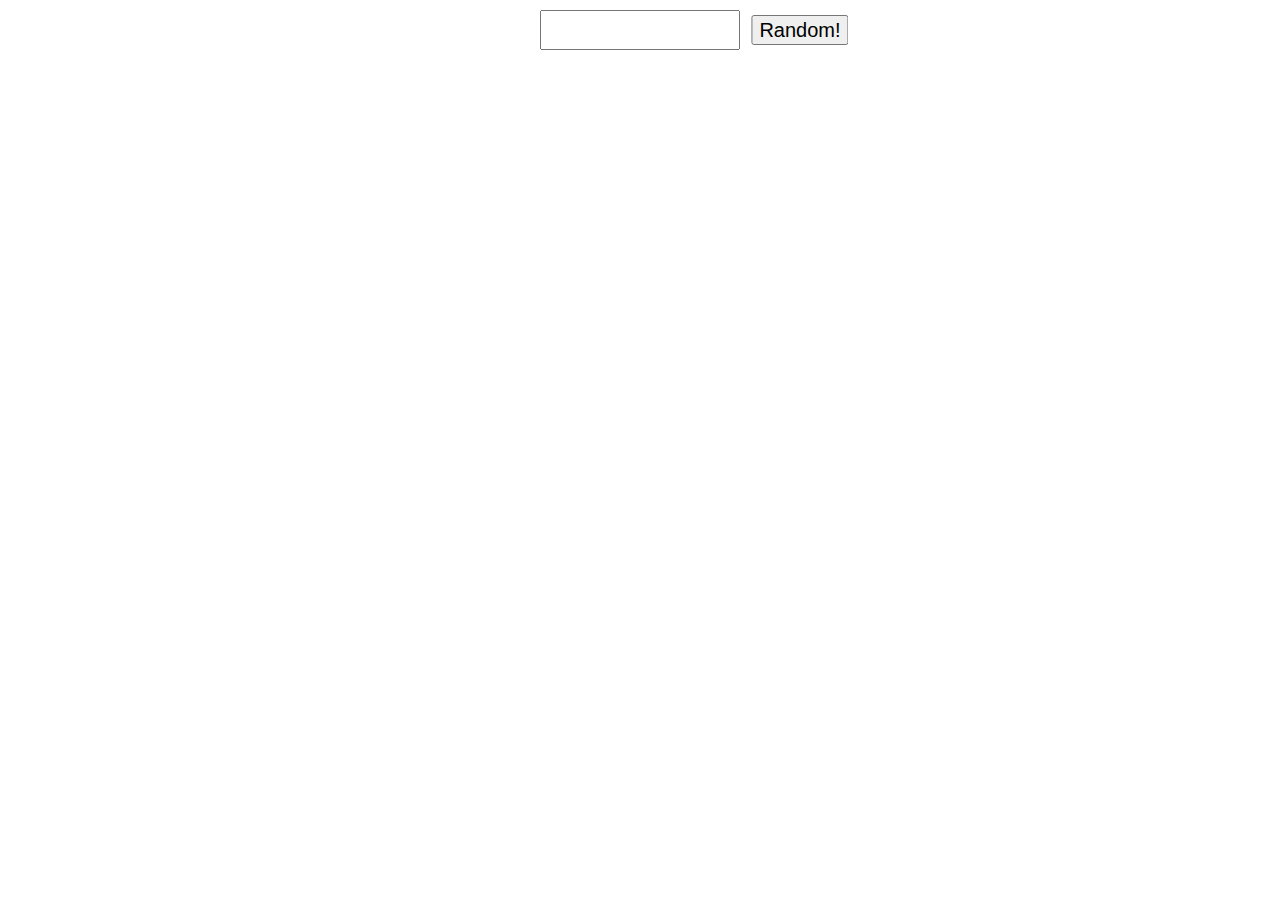
==== index.html @ 11776d9c "Add files via upload" ====
<html lang="en">
<head>
    <!-- inject:css -->
    <link rel="stylesheet" href="Common/resources/JJCommonStyle.css">
    <link rel="stylesheet" href="SlicyDonut/resources/SlicyDonut.css">
    <link rel="stylesheet" href="DragAndDrop/resources/SportyDragAndDrop.css">
    <link rel="stylesheet" href="Gauge/resources/GaugeBonBon.css">
    <!-- endinject -->

    <!-- inject:js -->
    <script src="Common/FormattingUtil.js"></script>
    <script src="Common/JJGeneralUtils.js"></script>
    <script src="Common/JJPower.js"></script>
    <script src="SlicyDonut/SlicyDonut.js"></script>
    <script src="Gauge/GaugeBonBon.js"></script>
    <script src="Common/svg/SVGPathUtil.js"></script>
    <script src="Common/svg/SVGPieHelper.js"></script>
    <script src="SlicyDonut/SandBox/SlicyDonutSandBox.js"></script>
    <script src="SlicyDonut/labels/SlicyDonutCenterLabel.js"></script>
    <script src="SlicyDonut/labels/SlicyDonutCenterLabelBubble.js"></script>
    <script src="SlicyDonut/draw/SlicyDonutDrawUtil.js"></script>
    <script src="SlicyDonut/draw/SlicyDonutNotchUtil.js"></script>
    <script src="SlicyDonut/draw/SlicyDonutPathCalulator.js"></script>
    <script src="SlicyDonut/manager/UIManager_SlicyDonut.js"></script>
    <script src="DragAndDrop/dom/SportyDDCloneUtil.js"></script>
    <script src="DragAndDrop/dom/SportyDDDomUtil.js"></script>
    <script src="SlicyDonut/state/DOMState_SlicyDonut.js"></script>
    <script src="SlicyDonut/state/DataState_SlicyDonut.js"></script>
    <script src="DragAndDrop/main/SportyDragAndDropManager.js"></script>
    <script src="DragAndDrop/mock/SportyDDShowcaseMock.js"></script>
    <script src="DragAndDrop/scroll/DragAndDropScrollManager.js"></script>
    <script src="SlicyDonut/util/AnimationUtil_SlicyDonut.js"></script>
    <script src="SlicyDonut/util/InteractionUtil_SliceDonut.js"></script>
    <script src="Gauge/calculation/DonutPathCalculator.js"></script>
    <script src="Gauge/calculation/GradientForGaugeCalculator.js"></script>
    <script src="Gauge/gradient/GaugeGradientUtil.js"></script>
    <script src="Gauge/manager/DOMState_GaugeBonBon.js"></script>
    <script src="Gauge/manager/DataState_GaugeBonBon.js"></script>
    <script src="Gauge/manager/UIManager_OverlappingGauge.js"></script>
    <script src="Gauge/draw/GaugeGradientBuilder.js"></script>
    <script src="Gauge/draw/GaugeRectanglesBuilder.js"></script>
    <script src="DragAndDrop/specific/simple/SportySimpleListDD.js"></script>
    <script src="DragAndDrop/specific/util/SportyListDnDInteractionUtil.js"></script>
    <!-- endinject -->
</head>

<style>
    html, body {
        position: absolute;
        margin: 0;
        width: 100%;
        height: 100%;
    }

    .testDiv {
        position: relative;
        margin: 0;
        width: 100%;
        height: 100%;
        display: grid;
        place-items: center;
    }

    .GaugeBonBonValueP {
        color: #333 !important;
        z-index: 2;
        font-family: Arial;
    }

    .GaugeBonBonLabelP {
        color: #666 !important;
        z-index: 2;
        font-family: Arial;
    }

    input {
        position: absolute;
        top: 10px;
        left: 50%;
        width: 200px;
        height: 40px;
        transform: translateX(-50%);
        font-size: 30px;
    }

    .randomButton {
        position: absolute;
        top: 10px;
        left: 50%;
        transform: translateX(-50%) translateX(160px) translateY(5px);
        height: 30px;
        font-size: 20px;
        cursor: pointer;
    }
</style>

<script>
    let DEBOUNCE_TIME = 750;
    let RADIUS = 95;
    let THICKNESS = 15;

    let startValue = 4 * 1 / 6;
    let testDiv;
    let gauge = new GaugeBonBon();
    let input;
    let randomButton;
    let timeoutObj;

    let timeoutTime = DEBOUNCE_TIME;

    window.onload = function () {
        //document.querySelector('img').style.width = RADIUS * 1.5 + 'px';

        randomButton = JJPower.query('button')
            .jjAddEventListener('click', onRandomClick);
        testDiv = document.querySelector('.testDiv');
        input = JJPower.query('input')
            .jjAddEventListener('input', onInput)
            .jjAddEventListener('blur', updateGaugeWithAnimation)
            .jjAddEventListener('keyup', onKeyup);
        drawComponent();


        input.value = startValue;
    };

    function drawComponent() {
        gauge.setRadiusAndThickness(RADIUS, THICKNESS);
        gauge.setData(startValue, 1);
        gauge.setLabel('Registered');
        gauge.setExternalDiv(testDiv);
        gauge.drawComponent();
    }

    function onKeyup(e) {
        if (e.keyCode == 13) {
            updateGaugeWithAnimation();
        }
    }

    function onInput(e) {
        clearTimeout(timeoutObj);
        input.value = +input.value.replace('-', '');
        timeoutObj = setTimeout(updateGaugeWithAnimation, timeoutTime);
        timeoutTime = DEBOUNCE_TIME;
    }

    function updateGaugeWithAnimation() {
        clearTimeout(timeoutObj);
        gauge.updateData(input.value, 1);
    }

    function onRandomClick(e) {
        timeoutTime = 0;
        let val = +input.value;
        if (val == 0) {
            val = Math.random();
        } else if (val > 2) {
            val = Math.random() * 2;
        } else {
            val = val - 0.5 + Math.random() * 1.5;
        }
        val = +val.toFixed(3);
        val = Math.max(0, val);
        input.value = val;

        onInput();
    }

</script>

<body>
    <div class="testDiv">
    </div>
    <input type="number" step="0.1"/>
    <button class="randomButton">Random!</button>
</body>
</html>
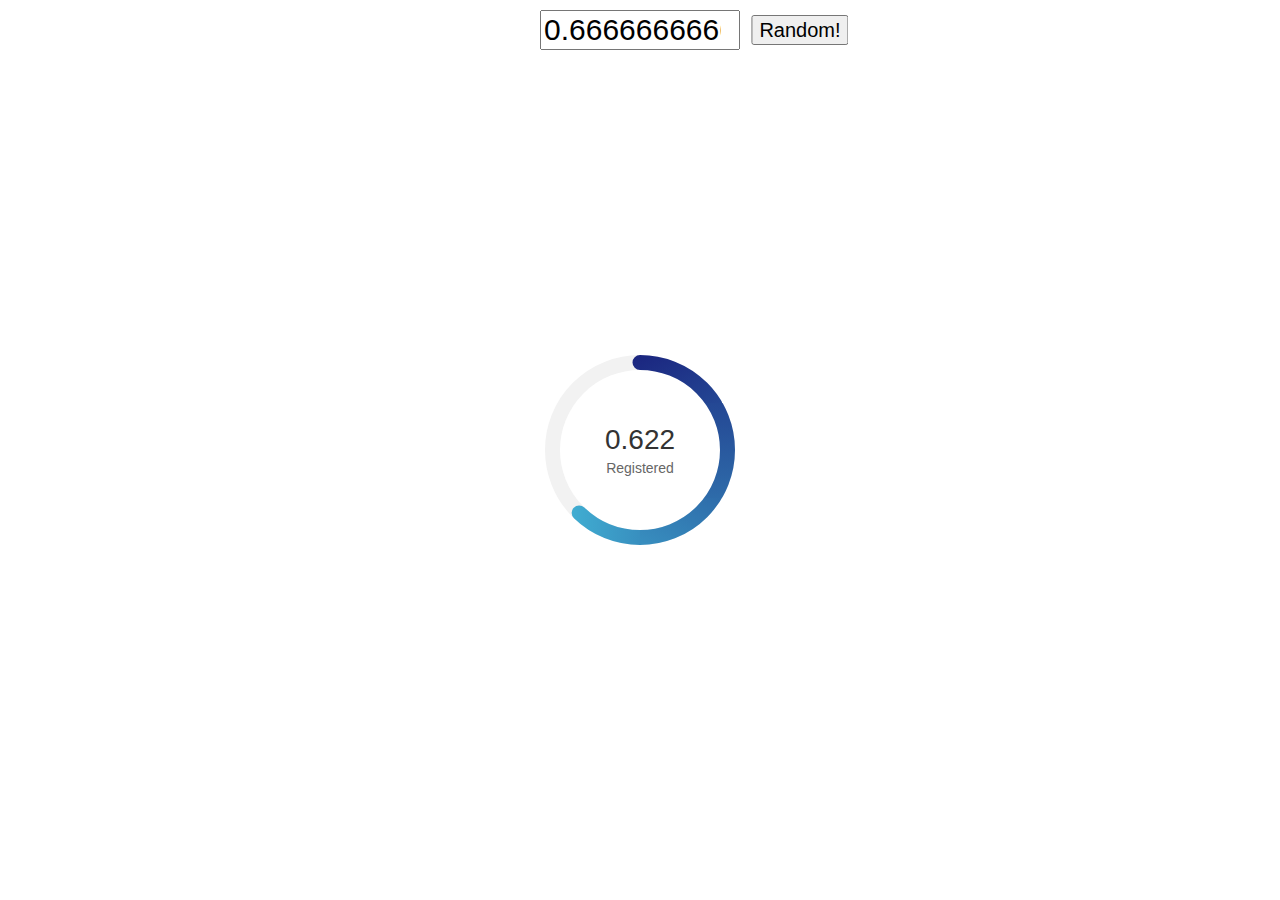
==== commit dba4ff84: "Add files via upload" ====
--- a/index.html
+++ b/index.html
@@ -1,46 +1,46 @@
 <html lang="en">
 <head>
     <!-- inject:css -->
-    <link rel="stylesheet" href="Common/resources/JJCommonStyle.css">
-    <link rel="stylesheet" href="SlicyDonut/resources/SlicyDonut.css">
-    <link rel="stylesheet" href="DragAndDrop/resources/SportyDragAndDrop.css">
-    <link rel="stylesheet" href="Gauge/resources/GaugeBonBon.css">
+    <link rel="stylesheet" href="./src/Common/resources/JJCommonStyle.css">
+    <link rel="stylesheet" href="./src/SlicyDonut/resources/SlicyDonut.css">
+    <link rel="stylesheet" href="./src/DragAndDrop/resources/SportyDragAndDrop.css">
+    <link rel="stylesheet" href="./src/Gauge/resources/GaugeBonBon.css">
     <!-- endinject -->
 
     <!-- inject:js -->
-    <script src="Common/FormattingUtil.js"></script>
-    <script src="Common/JJGeneralUtils.js"></script>
-    <script src="Common/JJPower.js"></script>
-    <script src="SlicyDonut/SlicyDonut.js"></script>
-    <script src="Gauge/GaugeBonBon.js"></script>
-    <script src="Common/svg/SVGPathUtil.js"></script>
-    <script src="Common/svg/SVGPieHelper.js"></script>
-    <script src="SlicyDonut/SandBox/SlicyDonutSandBox.js"></script>
-    <script src="SlicyDonut/labels/SlicyDonutCenterLabel.js"></script>
-    <script src="SlicyDonut/labels/SlicyDonutCenterLabelBubble.js"></script>
-    <script src="SlicyDonut/draw/SlicyDonutDrawUtil.js"></script>
-    <script src="SlicyDonut/draw/SlicyDonutNotchUtil.js"></script>
-    <script src="SlicyDonut/draw/SlicyDonutPathCalulator.js"></script>
-    <script src="SlicyDonut/manager/UIManager_SlicyDonut.js"></script>
-    <script src="DragAndDrop/dom/SportyDDCloneUtil.js"></script>
-    <script src="DragAndDrop/dom/SportyDDDomUtil.js"></script>
-    <script src="SlicyDonut/state/DOMState_SlicyDonut.js"></script>
-    <script src="SlicyDonut/state/DataState_SlicyDonut.js"></script>
-    <script src="DragAndDrop/main/SportyDragAndDropManager.js"></script>
-    <script src="DragAndDrop/mock/SportyDDShowcaseMock.js"></script>
-    <script src="DragAndDrop/scroll/DragAndDropScrollManager.js"></script>
-    <script src="SlicyDonut/util/AnimationUtil_SlicyDonut.js"></script>
-    <script src="SlicyDonut/util/InteractionUtil_SliceDonut.js"></script>
-    <script src="Gauge/calculation/DonutPathCalculator.js"></script>
-    <script src="Gauge/calculation/GradientForGaugeCalculator.js"></script>
-    <script src="Gauge/gradient/GaugeGradientUtil.js"></script>
-    <script src="Gauge/manager/DOMState_GaugeBonBon.js"></script>
-    <script src="Gauge/manager/DataState_GaugeBonBon.js"></script>
-    <script src="Gauge/manager/UIManager_OverlappingGauge.js"></script>
-    <script src="Gauge/draw/GaugeGradientBuilder.js"></script>
-    <script src="Gauge/draw/GaugeRectanglesBuilder.js"></script>
-    <script src="DragAndDrop/specific/simple/SportySimpleListDD.js"></script>
-    <script src="DragAndDrop/specific/util/SportyListDnDInteractionUtil.js"></script>
+    <script src="./src/Common/FormattingUtil.js"></script>
+    <script src="./src/Common/JJGeneralUtils.js"></script>
+    <script src="./src/Common/JJPower.js"></script>
+    <script src="./src/SlicyDonut/SlicyDonut.js"></script>
+    <script src="./src/Gauge/GaugeBonBon.js"></script>
+    <script src="./src/Common/svg/SVGPathUtil.js"></script>
+    <script src="./src/Common/svg/SVGPieHelper.js"></script>
+    <script src="./src/SlicyDonut/SandBox/SlicyDonutSandBox.js"></script>
+    <script src="./src/SlicyDonut/labels/SlicyDonutCenterLabel.js"></script>
+    <script src="./src/SlicyDonut/labels/SlicyDonutCenterLabelBubble.js"></script>
+    <script src="./src/SlicyDonut/draw/SlicyDonutDrawUtil.js"></script>
+    <script src="./src/SlicyDonut/draw/SlicyDonutNotchUtil.js"></script>
+    <script src="./src/SlicyDonut/draw/SlicyDonutPathCalulator.js"></script>
+    <script src="./src/SlicyDonut/manager/UIManager_SlicyDonut.js"></script>
+    <script src="./src/DragAndDrop/dom/SportyDDCloneUtil.js"></script>
+    <script src="./src/DragAndDrop/dom/SportyDDDomUtil.js"></script>
+    <script src="./src/SlicyDonut/state/DOMState_SlicyDonut.js"></script>
+    <script src="./src/SlicyDonut/state/DataState_SlicyDonut.js"></script>
+    <script src="./src/DragAndDrop/main/SportyDragAndDropManager.js"></script>
+    <script src="./src/DragAndDrop/mock/SportyDDShowcaseMock.js"></script>
+    <script src="./src/DragAndDrop/scroll/DragAndDropScrollManager.js"></script>
+    <script src="./src/SlicyDonut/util/AnimationUtil_SlicyDonut.js"></script>
+    <script src="./src/SlicyDonut/util/InteractionUtil_SliceDonut.js"></script>
+    <script src="./src/Gauge/calculation/DonutPathCalculator.js"></script>
+    <script src="./src/Gauge/calculation/GradientForGaugeCalculator.js"></script>
+    <script src="./src/Gauge/gradient/GaugeGradientUtil.js"></script>
+    <script src="./src/Gauge/manager/DOMState_GaugeBonBon.js"></script>
+    <script src="./src/Gauge/manager/DataState_GaugeBonBon.js"></script>
+    <script src="./src/Gauge/manager/UIManager_OverlappingGauge.js"></script>
+    <script src="./src/Gauge/draw/GaugeGradientBuilder.js"></script>
+    <script src="./src/Gauge/draw/GaugeRectanglesBuilder.js"></script>
+    <script src="./src/DragAndDrop/specific/simple/SportySimpleListDD.js"></script>
+    <script src="./src/DragAndDrop/specific/util/SportyListDnDInteractionUtil.js"></script>
     <!-- endinject -->
 </head>
 
--- a/src/Common/resources/JJCommonStyle.css
+++ b/src/Common/resources/JJCommonStyle.css
@@ -0,0 +1,63 @@
+/** Spinner **/
+.JJSpinnerContainer {
+    position: absolute;
+    top: 50%;
+    left: 50%;
+    transform: translate(-50%, -50%);
+    border-radius: 12%;
+    background: rgba(100, 100, 100, 0.5);
+    overflow: hidden;
+}
+
+.JJSpinnerPapa {
+    position: absolute;
+    width: 100%;
+    height: 100%;
+    top: 50%;
+    left: 50%;
+}
+
+.JJSpinnerBar {
+    animation: spinnerSpin 1.2s linear infinite;
+    border-radius: 5px;
+    background-color: white;
+    position: absolute;
+    width: 20%;
+    height: 7.8%;
+    top: -3.9%;
+    left: -10%;
+}
+
+@keyframes spinnerSpin {
+    0% {
+        opacity: 1;
+    }
+
+    100% {
+        opacity: 0.15;
+    }
+}
+/** Spinner End. **/
+
+/** Drag and Drop **/
+.DisableUserSelect{
+    user-select: none;
+}
+
+.QuickDragAndDropUtilMask{
+    position: absolute;
+    top: 0;
+    left: 0;
+    right: 0;
+    bottom: 0;
+    cursor: pointer;
+}
+
+.QuickDragAndDropUtilHandle{
+    cursor: pointer;
+}
+
+.QuickDragAndDropUtilOrigElement{
+
+}
+/** Drag and Drop End. **/--- a/src/SlicyDonut/resources/SlicyDonut.css
+++ b/src/SlicyDonut/resources/SlicyDonut.css
@@ -0,0 +1,149 @@
+:root {
+    --SlicyDonutColor0: #1a237e;
+    --SlicyDonutColor1: #e95184;
+    --SlicyDonutColor2: #f27e8a;
+    --SlicyDonutColor3: #f8a490;
+    --SlicyDonutColor4: #fdc996;
+    --SlicyDonutBGColor: white;
+
+    --SlicyDonutNotchWidth: 2px;
+    --SlicyDonutStrokeWidth: 10px;
+    --SlicyDonutStrokeWidth_hover: 15px;
+
+    --SagarEaseOutOnHover: cubic-bezier(0, 0, 0.4, 1);
+    --SagarEaseInOnLeave: cubic-bezier(0.5, 0, 1, 1);
+    --HoverDuration: 160ms;
+    --LabelFadeInDuration: 160ms;
+    --LabelFadeOutDuration: 160ms;
+}
+
+.SlicyDonutSVG.AnimatingSlices + .SlicyDonutLabelDiv{
+    --LabelFadeInDuration: 250ms;
+    --LabelFadeOutDuration: 250ms;
+}
+
+.SlicyDonutSVG {
+    cursor: default;
+    width: 100%;
+    height: 100%;
+    pointer-events: painted;
+}
+
+.SlicyDonutPath {
+    fill: none;
+    stroke-width: var(--SlicyDonutStrokeWidth);
+    transition: stroke-width var(--HoverDuration) var(--SagarEaseOutOnHover), opacity var(--HoverDuration) var(--SagarEaseOutOnHover);
+}
+
+.SlicyDonutPath_0 {
+    stroke: var(--SlicyDonutColor0);
+}
+
+.SlicyDonutPath_1 {
+    stroke: var(--SlicyDonutColor1);
+}
+
+.SlicyDonutPath_2 {
+    stroke: var(--SlicyDonutColor2);
+}
+
+.SlicyDonutPath_3 {
+    stroke: var(--SlicyDonutColor3);
+}
+
+.SlicyDonutPath_4 {
+    stroke: var(--SlicyDonutColor4);
+}
+
+.SlicyDonutMaskCircle {
+    fill: var(--SlicyDonutBGColor);
+}
+
+.SlicyDonutNotchG {
+    pointer-events: none;
+}
+
+.SlicyDonutNotch {
+    stroke-width: var(--SlicyDonutNotchWidth);
+    fill: none;
+    stroke: var(--SlicyDonutBGColor);
+}
+
+/** Animation **/
+.SlicyDonutSVG.AnimatingSlices {
+    pointer-events: none;
+}
+
+.SlicyDonutSVG.AnimatingSlices .SlicyDonutPath {
+    opacity: 0.5;
+}
+
+.SlicyDonutSVG.AnimatingSlices .SlicyDonutPath.CurrentAnimatingSlice {
+    opacity: 1;
+}
+
+/** Hover **/
+.SlicyDonutHoverState .SlicyDonutPath.SlicyDonutHoverSlice {
+    stroke-width: var(--SlicyDonutStrokeWidth_hover);
+    opacity: 1;
+    transition: stroke-width var(--HoverDuration) var(--SagarEaseInOnLeave), opacity var(--HoverDuration) var(--SagarEaseInOnLeave);
+}
+
+.SlicyDonutHoverState .SlicyDonutPath {
+    opacity: 0.5;
+}
+
+/** Label **/
+.SlicyDonutLabelDiv {
+    position: absolute;
+    pointer-events: none;
+    top: 0;
+    bottom: 0;
+    left: 0;
+    right: 0;
+}
+
+.SlicyDonutCenterLabelPlatesPapa {
+    position: absolute;
+    top: 0;
+    bottom: 0;
+    left: 50%;
+    transform: translateX(-50%);
+}
+
+.SlicyDonutCenterLabelPlate {
+    position: absolute;
+    top: 0;
+    bottom: 0;
+    left: 0;
+    right: 0;
+    opacity: 0;
+}
+
+.SlicyDonutCenterLabelPlate.visible {
+    opacity: 1;
+}
+
+.SlicyDonutLabelDiv p {
+    font-family: Arial;
+    margin: 0;
+    color: white;
+    text-align: center;
+    width: 100%;
+}
+
+p.SlicyDonutCenterLabelValue {
+    position: absolute;
+    bottom: 50%;
+    font-weight: 600;
+    font-size: 28px;
+    color: #333;
+}
+
+p.SlicyDonutCenterLabelText {
+    position: absolute;
+    top: 50%;
+    margin-top: 10px;
+    font-size: 16px;
+    color: #666;
+}}--- a/src/DragAndDrop/resources/SportyDragAndDrop.css
+++ b/src/DragAndDrop/resources/SportyDragAndDrop.css
@@ -0,0 +1,144 @@
+/** Base **/
+:root {
+    --SportyDragAndDropCursor: grab;
+    --SportyDragAndDropRelaseAnimationDuration: 0.2s;
+}
+
+html.SportyDragAndDropActivated {
+    cursor: var(--SportyDragAndDropCursor);
+}
+
+html.SportyDragAndDropActivated body * {
+    pointer-events: none !important;
+    -webkit-user-select: none;
+    -moz-user-select: none;
+    -ms-user-select: none;
+    user-select: none;
+}
+
+html.SportyDragAndDropActivated .SportyDDActivatedContainer {
+    cursor: var(--SportyDragAndDropCursor);
+    overflow-anchor: none;
+}
+
+.SportyDDActivatedContainer > * {
+    pointer-events: none;
+}
+
+html.SportyDDReleaseSequenceInitiated {
+    cursor: default;
+}
+
+html.SportyDDReleaseSequenceInitiated .SportyDDActivatedContainer {
+    pointer-events: none;
+}
+
+.MyKidsAreDraggableContainer > * {
+    cursor: var(--SportyDragAndDropCursor);
+}
+
+/** Base End **/
+
+/** Clone **/
+.SportyDDCloneContainer {
+    position: fixed;
+    z-index: 9999999;
+    pointer-events: none;
+    -webkit-user-select: none;
+    -moz-user-select: none;
+    -ms-user-select: none;
+    user-select: none;
+    border: none !important;
+}
+
+.SportyDDCloneContainer > .SportyDDActualClone {
+    box-shadow: 1px 1px 1px 1px rgba(0, 0, 0, 0.25);
+    margin: 0 !important;
+    border-radius: 3px;
+    overflow: hidden;
+    border: none;
+}
+
+html.SportyDDReleaseSequenceInitiated .SportyDDCloneContainer > .SportyDDActualClone {
+    box-shadow: 1px 1px 1px 1px rgba(0, 0, 0, 0.1);
+    border-radius: 0;
+}
+
+.SportyDDCloneReleaseAnimation {
+    transition: var(--SportyDragAndDropRelaseAnimationDuration) transform;
+}
+
+/** Clone End. **/
+
+/** Specific **/
+.SportySimpleListDDDrpHint {
+    --dndHintHeight: 80px;
+    height: var(--dndHintHeight);
+    display: grid;
+    place-items: center;
+    font-size: 16px;
+    margin-bottom: 8px;
+
+    border-top: dashed 2px #2D7EE0;
+    border-bottom: dashed 2px #2D7EE0;
+    color: #2D7EE0;
+
+    background-color: #FFF;
+    user-select: none;
+
+    box-sizing: border-box;
+    font-family: Arial;
+
+    position: relative;
+    z-index: -1;
+}
+
+.SportySimpleListDDDrpHint.DnDHideHint {
+    visibility: hidden;
+}
+
+.SportySimpleListDDDrpHint.NoMarginBetweenItemsSoAddInternally {
+    margin: 0;
+    display: flex;
+    align-items: stretch;
+    border: none;
+}
+
+.SportySimpleListDDDrpHint_innerDiv {
+    border-top: dashed 2px #2D7EE0;
+    border-bottom: dashed 2px #2D7EE0;
+    width: 100%;
+    display: grid;
+    place-items: center;
+}
+
+.SportyDDActivatedContainer .SportySimpleListDDDrpHint.animateHeightOfHint {
+    transition: height var(--SportyDragAndDropRelaseAnimationDuration);
+}
+
+.SportyDDActivatedContainer .SportySimpleListDDDrpHint.animateHeightOfHint.ease {
+    transition: height var(--SportyDragAndDropRelaseAnimationDuration) ease-out;
+}
+
+.SportyDDActivatedContainer > *:not(.SportyDDCloneContainer) {
+    transition: transform var(--SportyDragAndDropRelaseAnimationDuration) linear;
+}
+
+.SkyDnDListContainer.SportyDDActivatedContainer > div {
+    border-bottom: 1px dashed rgb(204, 204, 204) !important;
+}
+
+.SkyDnDListContainer.SportyDDActivatedContainer > div.SportySimpleListDDDrpHint,
+.SkyDnDListContainer.SportyDDActivatedContainer > div.SportyDDCloneContainer {
+    border-bottom: none !important;
+}
+
+.SkyDnDListContainer.SportyDDActivatedContainer > div.draggableItemAboveHint{
+    border-bottom-color: transparent !important;
+}
+
+/** Specific End. **/
+
+/** Maybe **/
+
+/** Maybe End **/--- a/src/Gauge/resources/GaugeBonBon.css
+++ b/src/Gauge/resources/GaugeBonBon.css
@@ -0,0 +1,71 @@
+.GaugeBonBonSVG {
+    --animationDuration: 1s;
+}
+
+.GaugeBonBonSVG {
+    position: relative;
+}
+
+svg.hideBgArc .BGRectangles {
+    display: none;
+}
+
+.OverlappingGaugePath {
+    opacity: 1;
+    stroke: white;
+    fill: none;
+    transition: var(--animationDuration) opacity, 1.5s stroke-width;
+}
+
+.CircleBGRingStroke {
+    stroke: #f2f2f2;
+    fill: none;
+    opacity: 1;
+}
+
+.GaugeBonBonSVG.activateGaugeIntro .OverlappingGaugePath {
+    opacity: 0;
+    stroke-width: 0 !important;
+    transition: none;
+}
+
+.GaugeBonBonSVG.activateGaugeHide .OverlappingGaugePath {
+    opacity: 0;
+    stroke-width: 0 !important;
+}
+
+.GaugeBonBonValueP {
+    position: absolute;
+    top: calc(50% - 10px);
+    left: 50%;
+    transform: translate(-50%, -50%);
+    text-align: center;
+    font-size: 28px;
+    user-select: none;
+    margin: 0;
+    overflow: hidden;
+    text-overflow: ellipsis;
+    line-height: initial;
+    white-space: nowrap;
+    color: #111;
+}
+
+.GaugeBonBonLabelP {
+    position: absolute;
+    top: calc(50% + 10px);
+    left: 50%;
+    transform: translateX(-50%);
+    text-align: center;
+    font-size: 14px;
+    user-select: none;
+    margin: 0;
+    overflow: hidden;
+    line-height: initial;
+    color: #666;
+}
+
+.GaugeBonBonPapaDiv.GaugeBonBonNoData .GaugeBonBonValueP {
+    font-size: 42px;
+    top: calc(50% - 30px);
+    color: #999;
+}
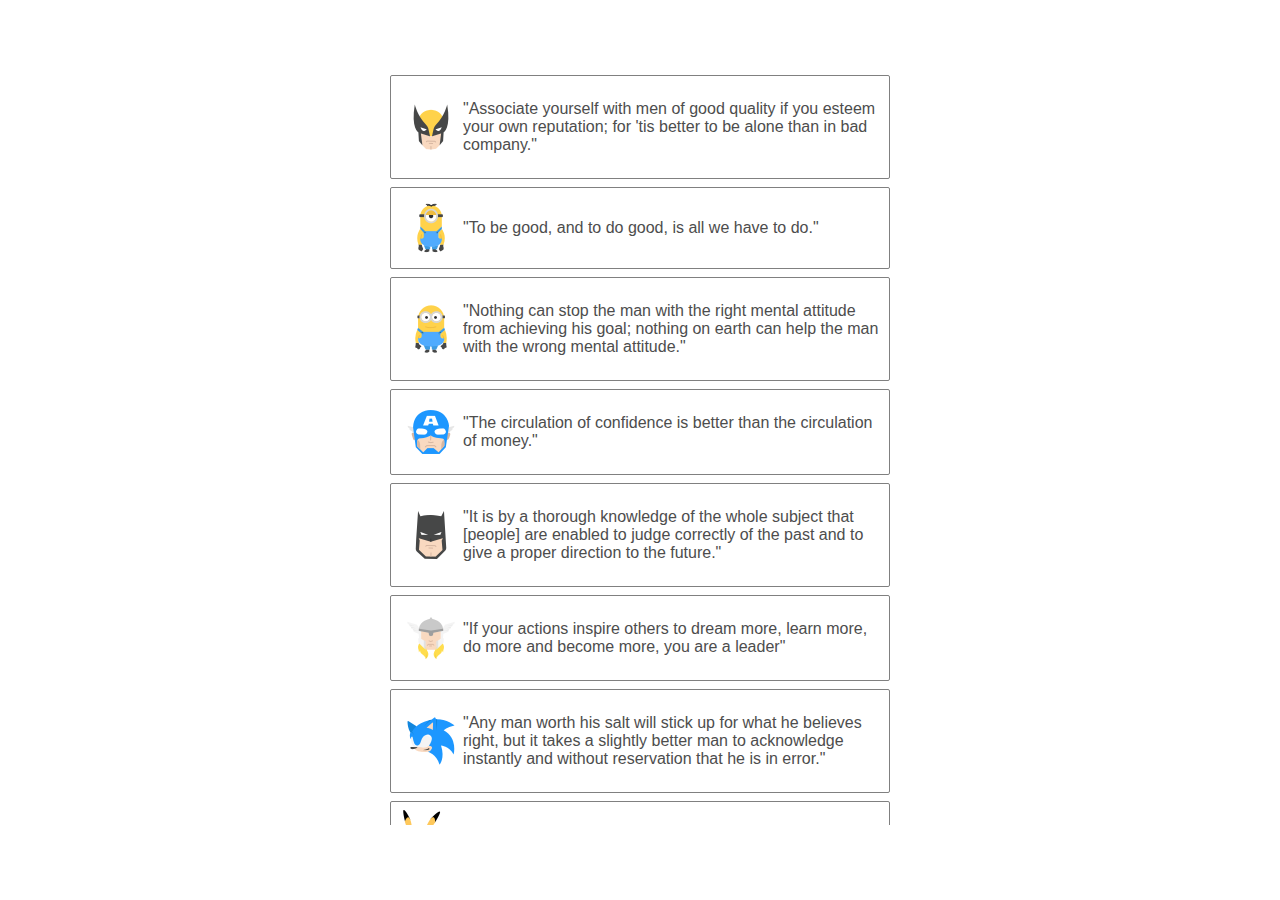
==== commit 01a6c024: "Add files via upload" ====
--- a/index.html
+++ b/index.html
@@ -2,43 +2,43 @@
 <head>
     <!-- inject:css -->
     <link rel="stylesheet" href="./src/Common/resources/JJCommonStyle.css">
-    <link rel="stylesheet" href="./src/SlicyDonut/resources/SlicyDonut.css">
     <link rel="stylesheet" href="./src/DragAndDrop/resources/SportyDragAndDrop.css">
     <link rel="stylesheet" href="./src/Gauge/resources/GaugeBonBon.css">
+    <link rel="stylesheet" href="./src/SlicyDonut/resources/SlicyDonut.css">
     <!-- endinject -->
 
     <!-- inject:js -->
     <script src="./src/Common/FormattingUtil.js"></script>
     <script src="./src/Common/JJGeneralUtils.js"></script>
     <script src="./src/Common/JJPower.js"></script>
+    <script src="./src/Gauge/GaugeBonBon.js"></script>
     <script src="./src/SlicyDonut/SlicyDonut.js"></script>
-    <script src="./src/Gauge/GaugeBonBon.js"></script>
     <script src="./src/Common/svg/SVGPathUtil.js"></script>
     <script src="./src/Common/svg/SVGPieHelper.js"></script>
-    <script src="./src/SlicyDonut/SandBox/SlicyDonutSandBox.js"></script>
+    <script src="./src/DragAndDrop/dom/SportyDDCloneUtil.js"></script>
+    <script src="./src/DragAndDrop/dom/SportyDDDomUtil.js"></script>
+    <script src="./src/DragAndDrop/main/SportyDragAndDropManager.js"></script>
+    <script src="./src/DragAndDrop/mock/SportyDDShowcaseMock.js"></script>
+    <script src="./src/DragAndDrop/scroll/DragAndDropScrollManager.js"></script>
+    <script src="./src/Gauge/calculation/DonutPathCalculator.js"></script>
+    <script src="./src/Gauge/calculation/GradientForGaugeCalculator.js"></script>
+    <script src="./src/Gauge/gradient/GaugeGradientUtil.js"></script>
+    <script src="./src/Gauge/draw/GaugeGradientBuilder.js"></script>
+    <script src="./src/Gauge/draw/GaugeRectanglesBuilder.js"></script>
+    <script src="./src/Gauge/manager/DOMState_GaugeBonBon.js"></script>
+    <script src="./src/Gauge/manager/DataState_GaugeBonBon.js"></script>
+    <script src="./src/Gauge/manager/UIManager_OverlappingGauge.js"></script>
     <script src="./src/SlicyDonut/labels/SlicyDonutCenterLabel.js"></script>
     <script src="./src/SlicyDonut/labels/SlicyDonutCenterLabelBubble.js"></script>
+    <script src="./src/SlicyDonut/SandBox/SlicyDonutSandBox.js"></script>
+    <script src="./src/SlicyDonut/manager/UIManager_SlicyDonut.js"></script>
     <script src="./src/SlicyDonut/draw/SlicyDonutDrawUtil.js"></script>
     <script src="./src/SlicyDonut/draw/SlicyDonutNotchUtil.js"></script>
     <script src="./src/SlicyDonut/draw/SlicyDonutPathCalulator.js"></script>
-    <script src="./src/SlicyDonut/manager/UIManager_SlicyDonut.js"></script>
-    <script src="./src/DragAndDrop/dom/SportyDDCloneUtil.js"></script>
-    <script src="./src/DragAndDrop/dom/SportyDDDomUtil.js"></script>
     <script src="./src/SlicyDonut/state/DOMState_SlicyDonut.js"></script>
     <script src="./src/SlicyDonut/state/DataState_SlicyDonut.js"></script>
-    <script src="./src/DragAndDrop/main/SportyDragAndDropManager.js"></script>
-    <script src="./src/DragAndDrop/mock/SportyDDShowcaseMock.js"></script>
-    <script src="./src/DragAndDrop/scroll/DragAndDropScrollManager.js"></script>
     <script src="./src/SlicyDonut/util/AnimationUtil_SlicyDonut.js"></script>
     <script src="./src/SlicyDonut/util/InteractionUtil_SliceDonut.js"></script>
-    <script src="./src/Gauge/calculation/DonutPathCalculator.js"></script>
-    <script src="./src/Gauge/calculation/GradientForGaugeCalculator.js"></script>
-    <script src="./src/Gauge/gradient/GaugeGradientUtil.js"></script>
-    <script src="./src/Gauge/manager/DOMState_GaugeBonBon.js"></script>
-    <script src="./src/Gauge/manager/DataState_GaugeBonBon.js"></script>
-    <script src="./src/Gauge/manager/UIManager_OverlappingGauge.js"></script>
-    <script src="./src/Gauge/draw/GaugeGradientBuilder.js"></script>
-    <script src="./src/Gauge/draw/GaugeRectanglesBuilder.js"></script>
     <script src="./src/DragAndDrop/specific/simple/SportySimpleListDD.js"></script>
     <script src="./src/DragAndDrop/specific/util/SportyListDnDInteractionUtil.js"></script>
     <!-- endinject -->
@@ -50,129 +50,116 @@
         margin: 0;
         width: 100%;
         height: 100%;
+        display: grid;
+        place-items: center;
+        grid-template-columns: auto;
     }
 
     .testDiv {
-        position: relative;
-        margin: 0;
-        width: 100%;
-        height: 100%;
-        display: grid;
-        place-items: center;
+        width: 500px;
+        height: 750px;
+        overflow: auto;
+        padding-left: 10px;
+        padding-right: 10px;
     }
 
-    .GaugeBonBonValueP {
-        color: #333 !important;
-        z-index: 2;
+    .item {
+        background-color: white;
+        box-shadow: none;
+        min-height: 40px;
+        margin-bottom: 8px;
+        user-select: none;
+        color: rgb(77, 77, 77);
+
+        display: flex;
+        align-items: center;
+        justify-content: flex-start;
+
+        border-radius: 2px;
+        border: 1px solid grey;
+        padding: 8px;
+
+        font-size: 16px;
         font-family: Arial;
     }
 
-    .GaugeBonBonLabelP {
-        color: #666 !important;
-        z-index: 2;
-        font-family: Arial;
+    .itemPic {
+        width: 64px;
+        height: 64px;
+        flex-basis: 64px;
+        flex-shrink: 0;
+        flex-grow: 0;
+        background-position: center center;
+        background-repeat: no-repeat;
     }
 
-    input {
-        position: absolute;
-        top: 10px;
-        left: 50%;
-        width: 200px;
-        height: 40px;
-        transform: translateX(-50%);
-        font-size: 30px;
+    .pic0 {
+        background-image: url([data-uri]);
     }
 
-    .randomButton {
-        position: absolute;
-        top: 10px;
-        left: 50%;
-        transform: translateX(-50%) translateX(160px) translateY(5px);
-        height: 30px;
-        font-size: 20px;
-        cursor: pointer;
+    .pic1 {
+        background-image: url([data-uri]);
+    }
+
+    .pic2 {
+        background-image: url([data-uri]);
+    }
+
+    .pic3 {
+        background-image: url([data-uri]);
+    }
+
+    .pic4 {
+        background-image: url([data-uri]);
+    }
+
+    .pic5 {
+        background-image: url([data-uri]);
+    }
+
+    .pic6 {
+        background-image: url([data-uri]);
+    }
+
+    .pic7 {
+        background-image: url([data-uri]);
+    }
+
+    .pic8 {
+        background-image: url('[data-uri]');
+    }
+
+    .pic9 {
+        background-image: url([data-uri]);
+    }
+
+    .pic10 {
+        background-image: url([data-uri]);
     }
 </style>
 
 <script>
-    let DEBOUNCE_TIME = 750;
-    let RADIUS = 95;
-    let THICKNESS = 15;
+    window.shragaTest = false;
 
-    let startValue = 4 * 1 / 6;
-    let testDiv;
-    let gauge = new GaugeBonBon();
-    let input;
-    let randomButton;
-    let timeoutObj;
-
-    let timeoutTime = DEBOUNCE_TIME;
+    const ITEM_COUNT = 20;
+    let table1;
+    let simpleListDD = new SportySimpleListDD(false, false);
 
     window.onload = function () {
-        //document.querySelector('img').style.width = RADIUS * 1.5 + 'px';
-
-        randomButton = JJPower.query('button')
-            .jjAddEventListener('click', onRandomClick);
-        testDiv = document.querySelector('.testDiv');
-        input = JJPower.query('input')
-            .jjAddEventListener('input', onInput)
-            .jjAddEventListener('blur', updateGaugeWithAnimation)
-            .jjAddEventListener('keyup', onKeyup);
-        drawComponent();
-
-
-        input.value = startValue;
+        table1 = JJPower.query('#table1');
+        populateList();
+        simpleListDD.setListDiv(table1);
     };
 
-    function drawComponent() {
-        gauge.setRadiusAndThickness(RADIUS, THICKNESS);
-        gauge.setData(startValue, 1);
-        gauge.setLabel('Registered');
-        gauge.setExternalDiv(testDiv);
-        gauge.drawComponent();
-    }
-
-    function onKeyup(e) {
-        if (e.keyCode == 13) {
-            updateGaugeWithAnimation();
+    function populateList() {
+        for (let i = 0; i < ITEM_COUNT; i++) {
+            createSingleItem(table1, i);
         }
-    }
-
-    function onInput(e) {
-        clearTimeout(timeoutObj);
-        input.value = +input.value.replace('-', '');
-        timeoutObj = setTimeout(updateGaugeWithAnimation, timeoutTime);
-        timeoutTime = DEBOUNCE_TIME;
-    }
-
-    function updateGaugeWithAnimation() {
-        clearTimeout(timeoutObj);
-        gauge.updateData(input.value, 1);
-    }
-
-    function onRandomClick(e) {
-        timeoutTime = 0;
-        let val = +input.value;
-        if (val == 0) {
-            val = Math.random();
-        } else if (val > 2) {
-            val = Math.random() * 2;
-        } else {
-            val = val - 0.5 + Math.random() * 1.5;
-        }
-        val = +val.toFixed(3);
-        val = Math.max(0, val);
-        input.value = val;
-
-        onInput();
     }
 
 </script>
 
 <body>
-    <div class="testDiv">
-    </div>
-    <input type="number" step="0.1"/>
-    <button class="randomButton">Random!</button>
+    <div id="table1" class="testDiv"></div>
 </body>
 </html>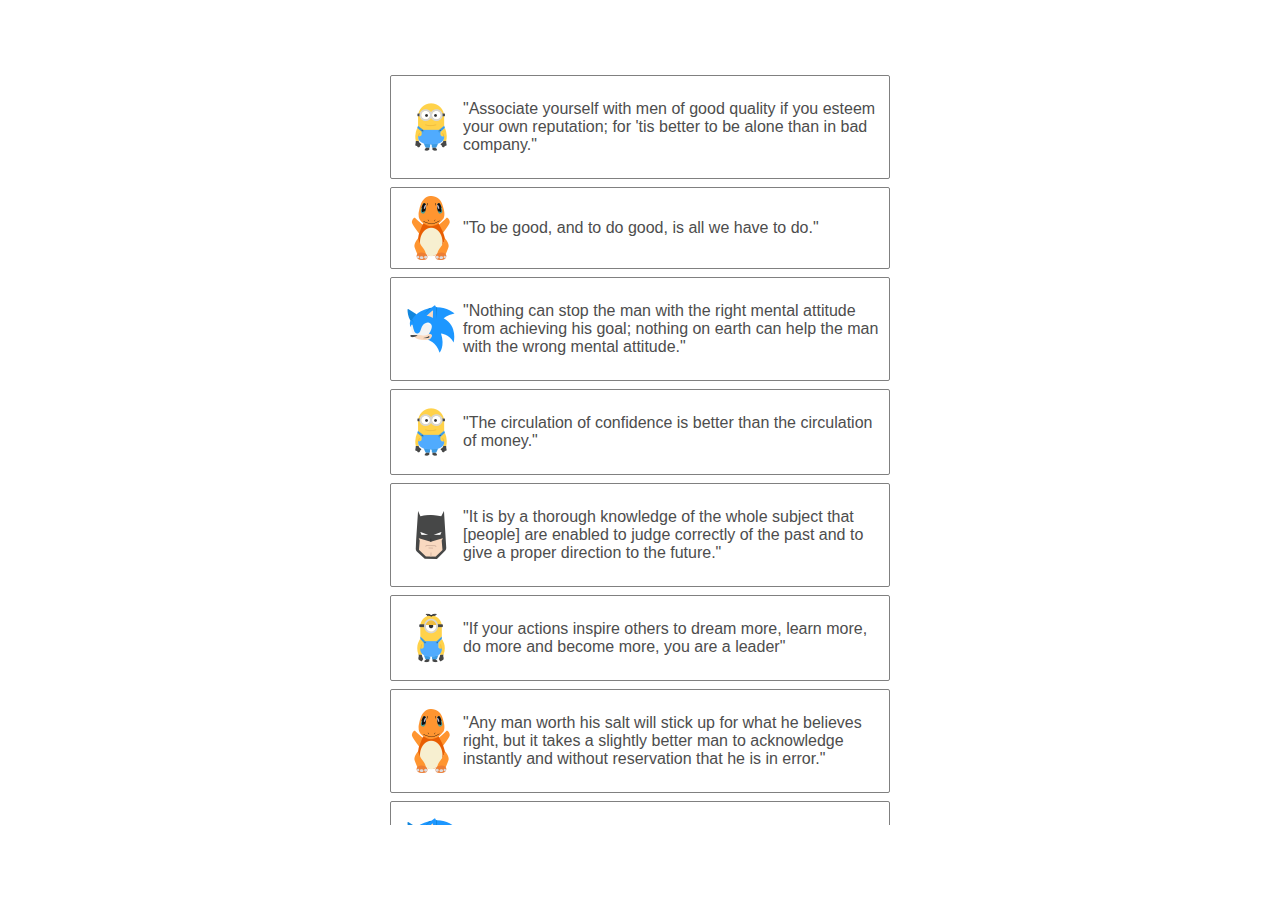
==== commit 13edfa08: "Add files via upload" ====
--- a/index.html
+++ b/index.html
@@ -1,5 +1,6 @@
 <html lang="en">
 <head>
+    <meta name="viewport" content="width=device-width,minimum-scale=1">
     <!-- inject:css -->
     <link rel="stylesheet" href="./src/Common/resources/JJCommonStyle.css">
     <link rel="stylesheet" href="./src/DragAndDrop/resources/SportyDragAndDrop.css">
--- a/src/DragAndDrop/resources/SportyDragAndDrop.css
+++ b/src/DragAndDrop/resources/SportyDragAndDrop.css
@@ -19,6 +19,7 @@
 html.SportyDragAndDropActivated .SportyDDActivatedContainer {
     cursor: var(--SportyDragAndDropCursor);
     overflow-anchor: none;
+    touch-action: none;
 }
 
 .SportyDDActivatedContainer > * {
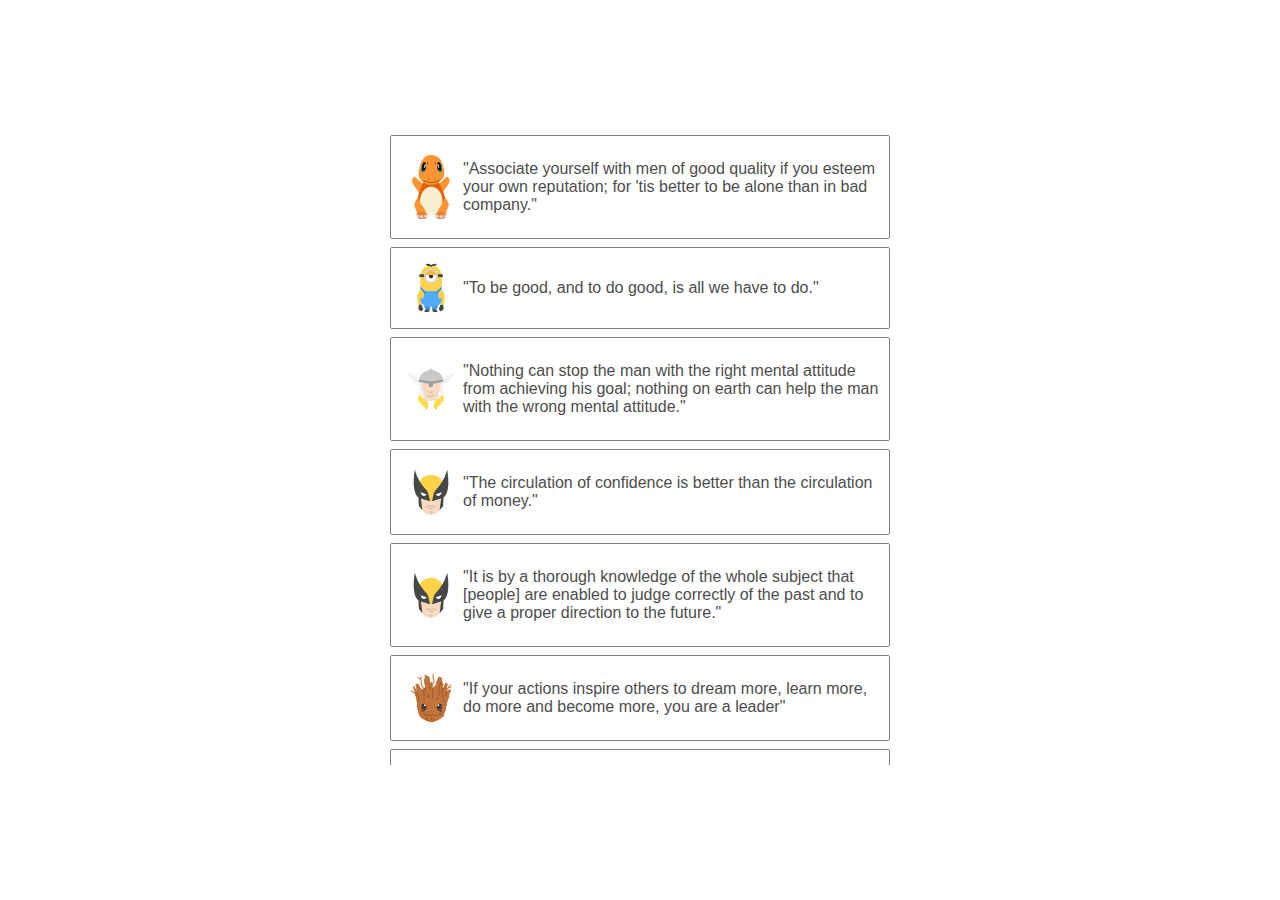
==== commit 2d31bdf5: "Add files via upload" ====
--- a/index.html
+++ b/index.html
@@ -62,6 +62,18 @@
         overflow: auto;
         padding-left: 10px;
         padding-right: 10px;
+    }
+
+    @media only screen and (max-width: 600px) {
+        .testDiv {
+            width: 80%;
+        }
+    }
+
+    @media only screen and (max-height: 1000px) {
+        .testDiv {
+            height: 70%;
+        }
     }
 
     .item {
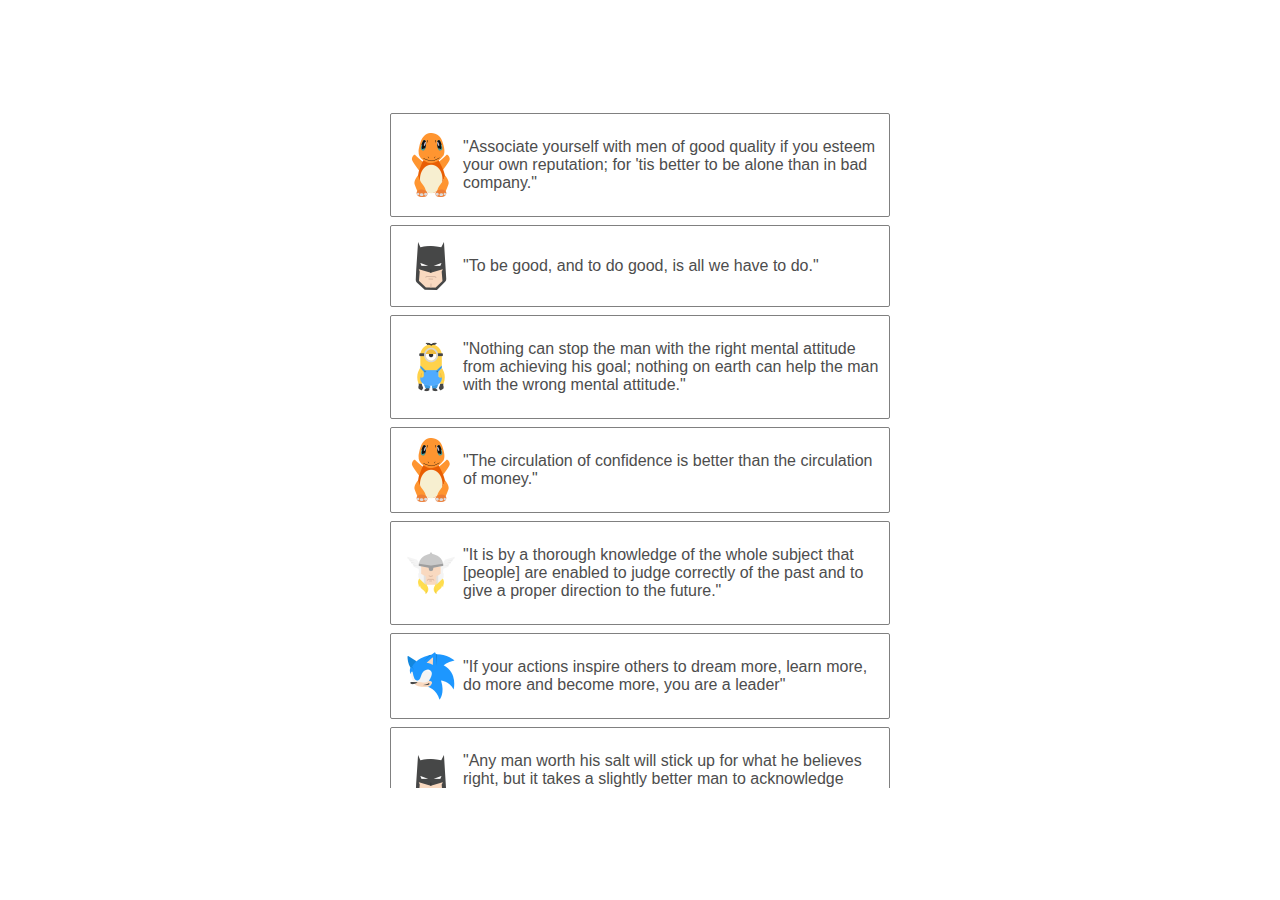
==== commit f7130238: "Add files via upload" ====
--- a/index.html
+++ b/index.html
@@ -72,7 +72,7 @@
 
     @media only screen and (max-height: 1000px) {
         .testDiv {
-            height: 70%;
+            height: 75vh;
         }
     }
 
